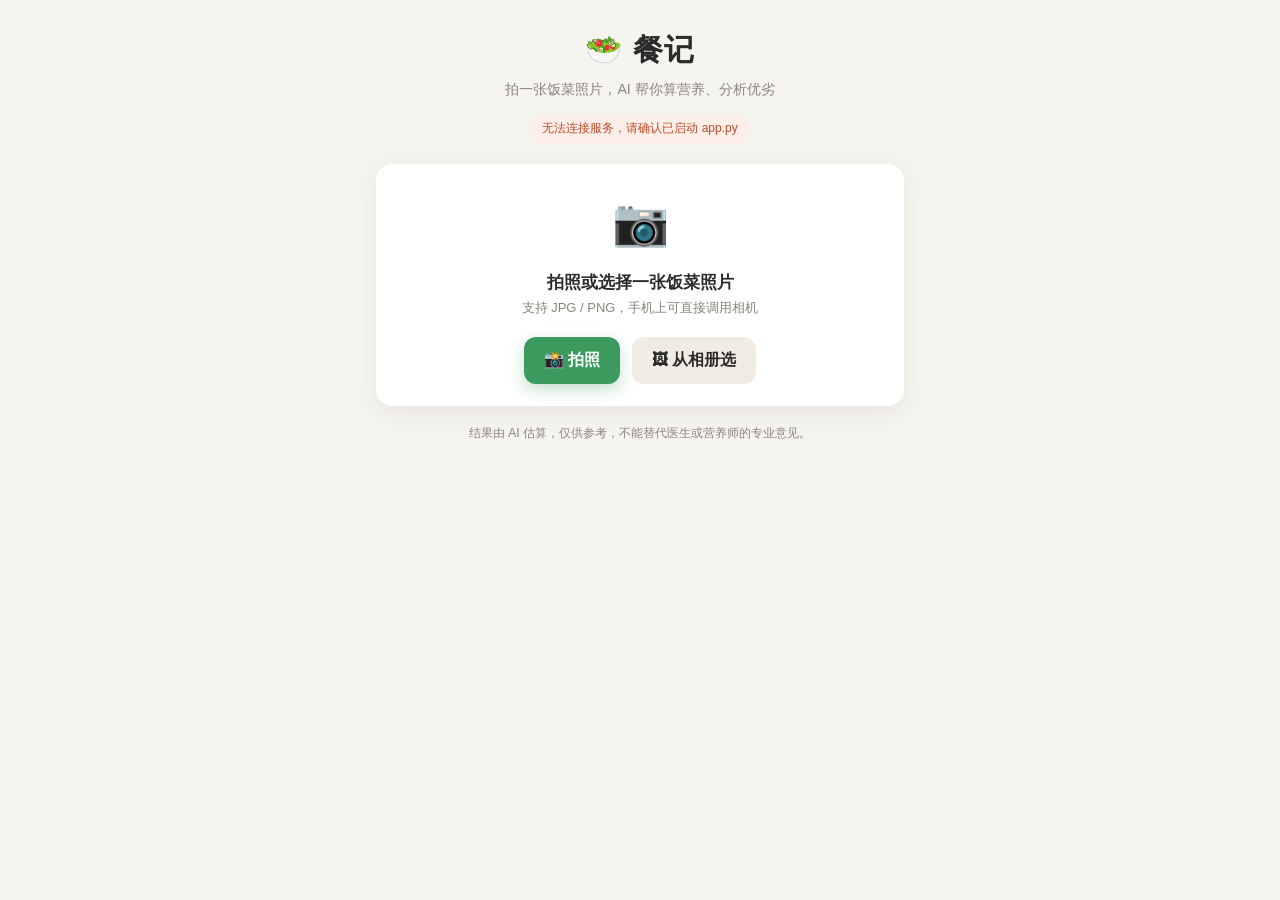
==== public/index.html @ 9e1d6d32 "Add files via upload" ====
<!DOCTYPE html>
<html lang="zh-CN">
<head>
  <meta charset="UTF-8">
  <meta name="viewport" content="width=device-width, initial-scale=1.0, viewport-fit=cover">
  <title>餐记 · 拍饭算营养</title>
  <link rel="stylesheet" href="style.css">
</head>
<body>
  <div class="wrap">
    <header>
      <h1>🥗 餐记</h1>
      <p class="sub">拍一张饭菜照片，AI 帮你算营养、分析优劣</p>
      <div class="model-badge" id="modelBadge">正在读取模型信息…</div>
    </header>

    <section class="upload-card" id="uploadCard">
      <div class="drop">
        <div class="drop-icon">📷</div>
        <p class="drop-title">拍照或选择一张饭菜照片</p>
        <p class="hint">支持 JPG / PNG，手机上可直接调用相机</p>
        <div class="btns">
          <button class="btn primary" id="btnCamera">📸 拍照</button>
          <button class="btn" id="btnGallery">🖼 从相册选</button>
        </div>
        <input type="file" id="cameraInput" accept="image/*" capture="environment" hidden>
        <input type="file" id="galleryInput" accept="image/*" hidden>
      </div>
    </section>

    <section class="preview hidden" id="previewCard">
      <img id="previewImg" alt="预览">
      <div class="preview-btns">
        <button class="btn primary" id="btnAnalyze">✨ 开始分析</button>
        <button class="btn ghost" id="btnReset">换一张</button>
      </div>
    </section>

    <div class="loading hidden" id="loading">
      <div class="spinner"></div>
      <p>AI 正在识别食物、估算营养…</p>
    </div>

    <div class="error hidden" id="errorBox"></div>

    <section class="result hidden" id="resultCard">
      <h2>📊 营养总览</h2>
      <div class="totals">
        <div class="total">
          <div class="num" id="tCal">0</div>
          <div class="unit">千卡</div>
        </div>
        <div class="total">
          <div class="num" id="tPro">0</div>
          <div class="unit">蛋白质 g</div>
        </div>
        <div class="total">
          <div class="num" id="tFat">0</div>
          <div class="unit">脂肪 g</div>
        </div>
        <div class="total">
          <div class="num" id="tCarb">0</div>
          <div class="unit">碳水 g</div>
        </div>
      </div>

      <h2>🍽 食物明细</h2>
      <div class="table" id="foodTable"></div>

      <h2>👍 优点</h2>
      <ul class="list good" id="goodList"></ul>

      <h2>⚠️ 不足与风险</h2>
      <ul class="list bad" id="badList"></ul>

      <h2>💡 建议</h2>
      <div class="advice" id="adviceText"></div>

      <button class="btn wide" id="btnAgain">再拍一张</button>
    </section>

    <footer>结果由 AI 估算，仅供参考，不能替代医生或营养师的专业意见。</footer>
  </div>
  <script src="app.js"></script>
</body>
</html>
---- public/style.css ----
* {
  box-sizing: border-box;
  -webkit-tap-highlight-color: transparent;
}

:root {
  --bg: #f6f4ef;
  --card: #ffffff;
  --ink: #2b2b2b;
  --muted: #8a857c;
  --primary: #3d9a5f;
  --primary-dark: #2f7d4c;
  --accent: #f0a13c;
  --good: #3d9a5f;
  --bad: #d9684a;
  --line: #ece7dd;
  --radius: 16px;
  --shadow: 0 6px 24px rgba(60, 50, 30, 0.08);
}

html, body {
  margin: 0;
  padding: 0;
}

body {
  font-family: -apple-system, BlinkMacSystemFont, "PingFang SC", "Microsoft YaHei",
    "Segoe UI", Roboto, sans-serif;
  background: var(--bg);
  color: var(--ink);
  line-height: 1.6;
  -webkit-font-smoothing: antialiased;
}

.wrap {
  max-width: 560px;
  margin: 0 auto;
  padding: 20px 16px 40px;
}

header {
  text-align: center;
  margin-bottom: 20px;
}

header h1 {
  font-size: 30px;
  margin: 6px 0 4px;
  letter-spacing: 1px;
}

.sub {
  margin: 0 0 14px;
  color: var(--muted);
  font-size: 14px;
}

.model-badge {
  display: inline-block;
  padding: 5px 12px;
  background: #eef4ee;
  color: var(--primary-dark);
  border-radius: 999px;
  font-size: 12px;
}

.model-badge.warn {
  background: #fdeee8;
  color: #c04b2b;
}

/* 上传卡片 */
.upload-card, .preview, .result, .error, .loading {
  background: var(--card);
  border-radius: var(--radius);
  box-shadow: var(--shadow);
  padding: 22px 18px;
  margin-bottom: 18px;
}

.drop {
  text-align: center;
}

.drop-icon {
  font-size: 46px;
}

.drop-title {
  font-size: 17px;
  font-weight: 600;
  margin: 10px 0 2px;
}

.hint {
  color: var(--muted);
  font-size: 13px;
  margin: 0 0 18px;
}

.btns {
  display: flex;
  gap: 12px;
  justify-content: center;
}

/* 按钮 */
.btn {
  border: none;
  border-radius: 12px;
  padding: 13px 20px;
  font-size: 16px;
  font-weight: 600;
  cursor: pointer;
  background: #f1ece2;
  color: var(--ink);
  transition: transform 0.06s ease, opacity 0.15s ease;
}

.btn:active {
  transform: scale(0.97);
}

.btn.primary {
  background: var(--primary);
  color: #fff;
  box-shadow: 0 6px 16px rgba(61, 154, 95, 0.3);
}

.btn.ghost {
  background: #f6f3ec;
  color: var(--muted);
}

.btn.wide {
  width: 100%;
  margin-top: 6px;
}

/* 预览 */
.preview img {
  width: 100%;
  max-height: 420px;
  object-fit: cover;
  border-radius: 12px;
  display: block;
}

.preview-btns {
  display: flex;
  gap: 12px;
  margin-top: 16px;
}

.preview-btns .btn {
  flex: 1;
}

/* 加载 */
.loading {
  text-align: center;
  color: var(--muted);
}

.spinner {
  width: 38px;
  height: 38px;
  margin: 6px auto 12px;
  border: 4px solid #e4dfd3;
  border-top-color: var(--primary);
  border-radius: 50%;
  animation: spin 0.9s linear infinite;
}

@keyframes spin {
  to { transform: rotate(360deg); }
}

/* 错误 */
.error {
  background: #fdeee8;
  color: #c04b2b;
  border: 1px solid #f6cfbf;
  font-size: 14px;
  white-space: pre-wrap;
  word-break: break-word;
}

/* 结果 */
.result h2 {
  font-size: 16px;
  margin: 6px 0 12px;
}

.totals {
  display: grid;
  grid-template-columns: repeat(4, 1fr);
  gap: 8px;
}

.total {
  background: #f7faf7;
  border: 1px solid var(--line);
  border-radius: 12px;
  padding: 12px 4px;
  text-align: center;
}

.total .num {
  font-size: 22px;
  font-weight: 700;
  color: var(--primary-dark);
}

.total .unit {
  font-size: 11px;
  color: var(--muted);
  margin-top: 2px;
}

/* 食物表格 */
.table {
  border-radius: 12px;
  overflow: hidden;
  border: 1px solid var(--line);
  font-size: 13px;
}

.table .thead, .table .trow {
  display: grid;
  grid-template-columns: 1.6fr 0.9fr 0.8fr 0.8fr 0.8fr 0.8fr;
  gap: 4px;
  padding: 10px 8px;
  text-align: center;
}

.table .thead {
  background: #f3f0e8;
  font-weight: 700;
  color: var(--muted);
  font-size: 12px;
}

.table .trow {
  border-top: 1px solid var(--line);
}

.table .trow .fname {
  text-align: left;
  font-weight: 600;
  white-space: nowrap;
  overflow: hidden;
  text-overflow: ellipsis;
}

.table .muted {
  padding: 14px;
  text-align: center;
  color: var(--muted);
  margin: 0;
}

/* 列表 */
.list {
  margin: 0;
  padding: 0 0 0 20px;
}

.list li {
  margin-bottom: 8px;
  font-size: 14px;
}

.list.good li::marker {
  color: var(--good);
}

.list.bad li::marker {
  color: var(--bad);
}

.advice {
  background: #f6faf7;
  border-left: 4px solid var(--good);
  border-radius: 8px;
  padding: 12px 14px;
  font-size: 14px;
  white-space: pre-wrap;
  word-break: break-word;
}

footer {
  text-align: center;
  color: var(--muted);
  font-size: 12px;
  margin-top: 8px;
}

.hidden {
  display: none !important;
}

@media (max-width: 380px) {
  .totals { grid-template-columns: repeat(2, 1fr); }
  .table .thead, .table .trow { grid-template-columns: 1.5fr 0.8fr 0.7fr 0.7fr; }
}
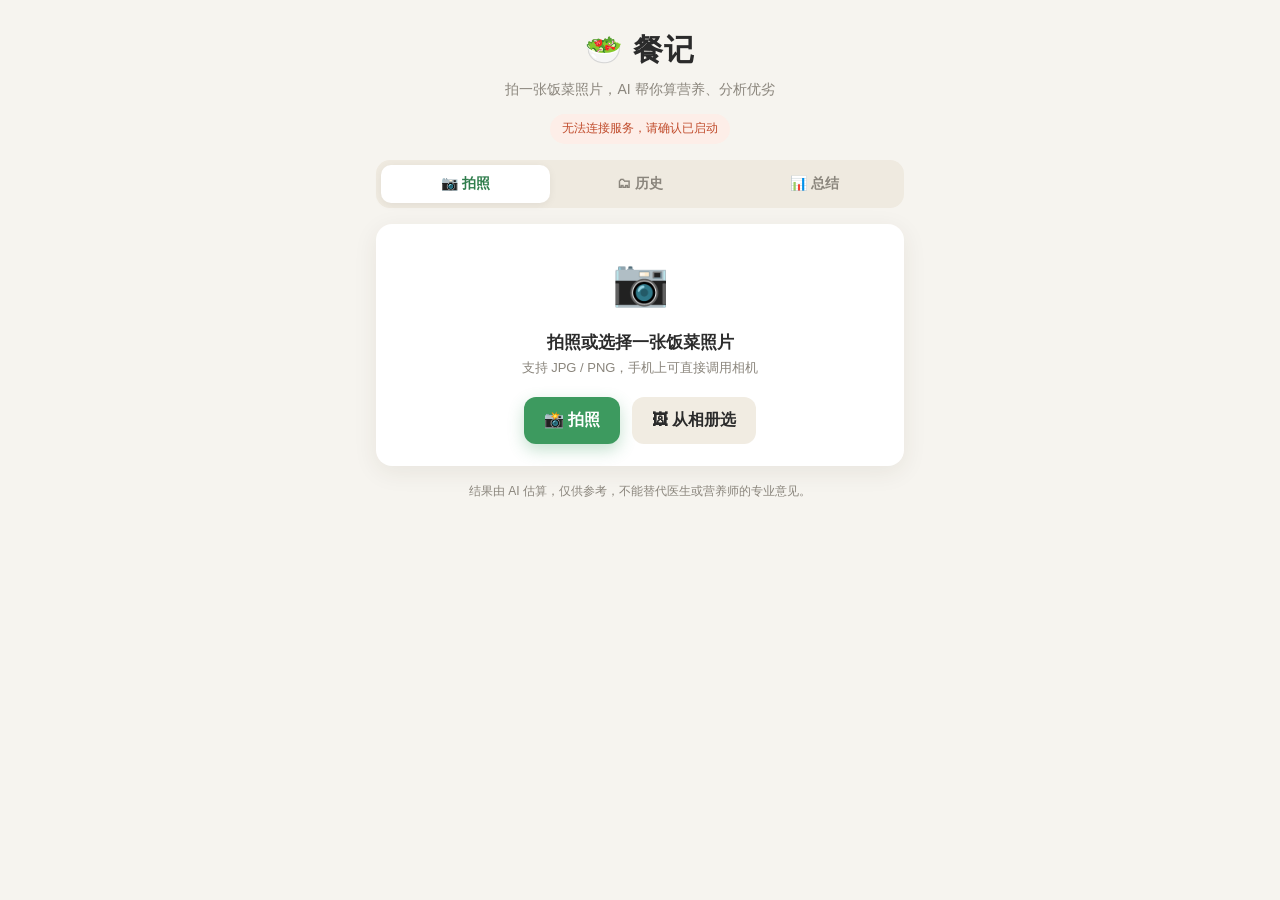
==== commit 596f76b5: "Add files via upload" ====
--- a/public/index.html
+++ b/public/index.html
@@ -14,73 +14,89 @@
       <div class="model-badge" id="modelBadge">正在读取模型信息…</div>
     </header>
 
-    <section class="upload-card" id="uploadCard">
-      <div class="drop">
-        <div class="drop-icon">📷</div>
-        <p class="drop-title">拍照或选择一张饭菜照片</p>
-        <p class="hint">支持 JPG / PNG，手机上可直接调用相机</p>
-        <div class="btns">
-          <button class="btn primary" id="btnCamera">📸 拍照</button>
-          <button class="btn" id="btnGallery">🖼 从相册选</button>
+    <nav class="tabs">
+      <button class="tab active" data-tab="home">📷 拍照</button>
+      <button class="tab" data-tab="history">🗂 历史</button>
+      <button class="tab" data-tab="summary">📊 总结</button>
+    </nav>
+
+    <main>
+      <!-- ========== 拍照 ========== -->
+      <section id="tab-home" class="tab-panel active">
+        <section class="upload-card" id="uploadCard">
+          <div class="drop">
+            <div class="drop-icon">📷</div>
+            <p class="drop-title">拍照或选择一张饭菜照片</p>
+            <p class="hint">支持 JPG / PNG，手机上可直接调用相机</p>
+            <div class="btns">
+              <button class="btn primary" id="btnCamera">📸 拍照</button>
+              <button class="btn" id="btnGallery">🖼 从相册选</button>
+            </div>
+            <input type="file" id="cameraInput" accept="image/*" capture="environment" hidden>
+            <input type="file" id="galleryInput" accept="image/*" hidden>
+          </div>
+        </section>
+
+        <section class="preview hidden" id="previewCard">
+          <img id="previewImg" alt="预览">
+          <div class="preview-btns">
+            <button class="btn primary" id="btnAnalyze">✨ 开始分析</button>
+            <button class="btn ghost" id="btnReset">换一张</button>
+          </div>
+        </section>
+
+        <div class="loading hidden" id="loading">
+          <div class="spinner"></div>
+          <p>AI 正在识别食物、估算营养…</p>
         </div>
-        <input type="file" id="cameraInput" accept="image/*" capture="environment" hidden>
-        <input type="file" id="galleryInput" accept="image/*" hidden>
-      </div>
-    </section>
 
-    <section class="preview hidden" id="previewCard">
-      <img id="previewImg" alt="预览">
-      <div class="preview-btns">
-        <button class="btn primary" id="btnAnalyze">✨ 开始分析</button>
-        <button class="btn ghost" id="btnReset">换一张</button>
-      </div>
-    </section>
+        <div class="error hidden" id="errorBox"></div>
 
-    <div class="loading hidden" id="loading">
-      <div class="spinner"></div>
-      <p>AI 正在识别食物、估算营养…</p>
-    </div>
+        <section class="result hidden" id="resultCard">
+          <h2>📊 营养总览</h2>
+          <div class="totals">
+            <div class="total"><div class="num" id="tCal">0</div><div class="unit">千卡</div></div>
+            <div class="total"><div class="num" id="tPro">0</div><div class="unit">蛋白质 g</div></div>
+            <div class="total"><div class="num" id="tFat">0</div><div class="unit">脂肪 g</div></div>
+            <div class="total"><div class="num" id="tCarb">0</div><div class="unit">碳水 g</div></div>
+          </div>
 
-    <div class="error hidden" id="errorBox"></div>
+          <h2>🍽 食物明细</h2>
+          <div class="table" id="foodTable"></div>
 
-    <section class="result hidden" id="resultCard">
-      <h2>📊 营养总览</h2>
-      <div class="totals">
-        <div class="total">
-          <div class="num" id="tCal">0</div>
-          <div class="unit">千卡</div>
+          <h2>👍 优点</h2>
+          <ul class="list good" id="goodList"></ul>
+
+          <h2>⚠️ 不足与风险</h2>
+          <ul class="list bad" id="badList"></ul>
+
+          <h2>💡 建议</h2>
+          <div class="advice" id="adviceText"></div>
+
+          <button class="btn wide" id="btnAgain">再拍一张</button>
+        </section>
+      </section>
+
+      <!-- ========== 历史 ========== -->
+      <section id="tab-history" class="tab-panel">
+        <div class="panel-head">
+          <h2>🗂 历史记录</h2>
+          <button class="btn small" id="btnClearHistory">清空</button>
         </div>
-        <div class="total">
-          <div class="num" id="tPro">0</div>
-          <div class="unit">蛋白质 g</div>
-        </div>
-        <div class="total">
-          <div class="num" id="tFat">0</div>
-          <div class="unit">脂肪 g</div>
-        </div>
-        <div class="total">
-          <div class="num" id="tCarb">0</div>
-          <div class="unit">碳水 g</div>
-        </div>
-      </div>
+        <div id="historyList"></div>
+      </section>
 
-      <h2>🍽 食物明细</h2>
-      <div class="table" id="foodTable"></div>
-
-      <h2>👍 优点</h2>
-      <ul class="list good" id="goodList"></ul>
-
-      <h2>⚠️ 不足与风险</h2>
-      <ul class="list bad" id="badList"></ul>
-
-      <h2>💡 建议</h2>
-      <div class="advice" id="adviceText"></div>
-
-      <button class="btn wide" id="btnAgain">再拍一张</button>
-    </section>
+      <!-- ========== 总结 ========== -->
+      <section id="tab-summary" class="tab-panel">
+        <div class="panel-head"><h2>📊 营养总结</h2></div>
+        <div id="summaryBox"></div>
+      </section>
+    </main>
 
     <footer>结果由 AI 估算，仅供参考，不能替代医生或营养师的专业意见。</footer>
   </div>
+
+  <div id="toast" class="toast"></div>
   <script src="app.js"></script>
 </body>
 </html>
--- a/public/style.css
+++ b/public/style.css
@@ -18,10 +18,7 @@
   --shadow: 0 6px 24px rgba(60, 50, 30, 0.08);
 }
 
-html, body {
-  margin: 0;
-  padding: 0;
-}
+html, body { margin: 0; padding: 0; }
 
 body {
   font-family: -apple-system, BlinkMacSystemFont, "PingFang SC", "Microsoft YaHei",
@@ -32,28 +29,11 @@
   -webkit-font-smoothing: antialiased;
 }
 
-.wrap {
-  max-width: 560px;
-  margin: 0 auto;
-  padding: 20px 16px 40px;
-}
-
-header {
-  text-align: center;
-  margin-bottom: 20px;
-}
-
-header h1 {
-  font-size: 30px;
-  margin: 6px 0 4px;
-  letter-spacing: 1px;
-}
-
-.sub {
-  margin: 0 0 14px;
-  color: var(--muted);
-  font-size: 14px;
-}
+.wrap { max-width: 560px; margin: 0 auto; padding: 20px 16px 40px; }
+
+header { text-align: center; margin-bottom: 16px; }
+header h1 { font-size: 30px; margin: 6px 0 4px; letter-spacing: 1px; }
+.sub { margin: 0 0 14px; color: var(--muted); font-size: 14px; }
 
 .model-badge {
   display: inline-block;
@@ -63,48 +43,57 @@
   border-radius: 999px;
   font-size: 12px;
 }
-
-.model-badge.warn {
-  background: #fdeee8;
-  color: #c04b2b;
-}
-
-/* 上传卡片 */
+.model-badge.warn { background: #fdeee8; color: #c04b2b; }
+
+/* ---------- 标签页 ---------- */
+.tabs {
+  display: flex;
+  gap: 6px;
+  background: #efeae0;
+  padding: 5px;
+  border-radius: 14px;
+  margin-bottom: 16px;
+}
+.tab {
+  flex: 1;
+  border: none;
+  background: transparent;
+  padding: 10px 6px;
+  border-radius: 10px;
+  font-size: 14px;
+  font-weight: 600;
+  color: var(--muted);
+  cursor: pointer;
+  transition: background 0.15s ease, color 0.15s ease;
+}
+.tab.active { background: #fff; color: var(--primary-dark); box-shadow: 0 2px 8px rgba(0,0,0,0.06); }
+
+.tab-panel { display: none; }
+.tab-panel.active { display: block; }
+
+.panel-head {
+  display: flex;
+  align-items: center;
+  justify-content: space-between;
+  margin-bottom: 12px;
+}
+.panel-head h2 { font-size: 17px; margin: 0; }
+
+/* ---------- 上传 / 预览 / 加载 / 错误 / 结果 ---------- */
 .upload-card, .preview, .result, .error, .loading {
   background: var(--card);
   border-radius: var(--radius);
   box-shadow: var(--shadow);
   padding: 22px 18px;
-  margin-bottom: 18px;
-}
-
-.drop {
-  text-align: center;
-}
-
-.drop-icon {
-  font-size: 46px;
-}
-
-.drop-title {
-  font-size: 17px;
-  font-weight: 600;
-  margin: 10px 0 2px;
-}
-
-.hint {
-  color: var(--muted);
-  font-size: 13px;
-  margin: 0 0 18px;
-}
-
-.btns {
-  display: flex;
-  gap: 12px;
-  justify-content: center;
-}
-
-/* 按钮 */
+  margin-bottom: 16px;
+}
+
+.drop { text-align: center; }
+.drop-icon { font-size: 46px; }
+.drop-title { font-size: 17px; font-weight: 600; margin: 10px 0 2px; }
+.hint { color: var(--muted); font-size: 13px; margin: 0 0 18px; }
+.btns { display: flex; gap: 12px; justify-content: center; }
+
 .btn {
   border: none;
   border-radius: 12px;
@@ -116,189 +105,135 @@
   color: var(--ink);
   transition: transform 0.06s ease, opacity 0.15s ease;
 }
-
-.btn:active {
-  transform: scale(0.97);
-}
-
-.btn.primary {
-  background: var(--primary);
-  color: #fff;
-  box-shadow: 0 6px 16px rgba(61, 154, 95, 0.3);
-}
-
-.btn.ghost {
-  background: #f6f3ec;
-  color: var(--muted);
-}
-
-.btn.wide {
-  width: 100%;
-  margin-top: 6px;
-}
-
-/* 预览 */
-.preview img {
-  width: 100%;
-  max-height: 420px;
-  object-fit: cover;
-  border-radius: 12px;
-  display: block;
-}
-
-.preview-btns {
-  display: flex;
-  gap: 12px;
-  margin-top: 16px;
-}
-
-.preview-btns .btn {
-  flex: 1;
-}
-
-/* 加载 */
-.loading {
-  text-align: center;
-  color: var(--muted);
-}
-
+.btn:active { transform: scale(0.97); }
+.btn.primary { background: var(--primary); color: #fff; box-shadow: 0 6px 16px rgba(61, 154, 95, 0.3); }
+.btn.ghost { background: #f6f3ec; color: var(--muted); }
+.btn.wide { width: 100%; margin-top: 6px; }
+.btn.small { padding: 8px 14px; font-size: 13px; background: #f1ece2; color: var(--muted); }
+
+.preview img { width: 100%; max-height: 420px; object-fit: cover; border-radius: 12px; display: block; }
+.preview-btns { display: flex; gap: 12px; margin-top: 16px; }
+.preview-btns .btn { flex: 1; }
+
+.loading { text-align: center; color: var(--muted); }
 .spinner {
-  width: 38px;
-  height: 38px;
-  margin: 6px auto 12px;
-  border: 4px solid #e4dfd3;
-  border-top-color: var(--primary);
-  border-radius: 50%;
-  animation: spin 0.9s linear infinite;
-}
-
-@keyframes spin {
-  to { transform: rotate(360deg); }
-}
-
-/* 错误 */
+  width: 38px; height: 38px; margin: 6px auto 12px;
+  border: 4px solid #e4dfd3; border-top-color: var(--primary);
+  border-radius: 50%; animation: spin 0.9s linear infinite;
+}
+@keyframes spin { to { transform: rotate(360deg); } }
+
 .error {
-  background: #fdeee8;
-  color: #c04b2b;
-  border: 1px solid #f6cfbf;
-  font-size: 14px;
-  white-space: pre-wrap;
-  word-break: break-word;
-}
-
-/* 结果 */
-.result h2 {
-  font-size: 16px;
-  margin: 6px 0 12px;
-}
-
-.totals {
-  display: grid;
-  grid-template-columns: repeat(4, 1fr);
-  gap: 8px;
-}
-
+  background: #fdeee8; color: #c04b2b; border: 1px solid #f6cfbf;
+  font-size: 14px; white-space: pre-wrap; word-break: break-word;
+}
+
+.result h2 { font-size: 16px; margin: 6px 0 12px; }
+.totals { display: grid; grid-template-columns: repeat(4, 1fr); gap: 8px; }
 .total {
-  background: #f7faf7;
-  border: 1px solid var(--line);
-  border-radius: 12px;
-  padding: 12px 4px;
-  text-align: center;
-}
-
-.total .num {
-  font-size: 22px;
-  font-weight: 700;
-  color: var(--primary-dark);
-}
-
-.total .unit {
-  font-size: 11px;
-  color: var(--muted);
-  margin-top: 2px;
-}
-
-/* 食物表格 */
-.table {
-  border-radius: 12px;
-  overflow: hidden;
-  border: 1px solid var(--line);
-  font-size: 13px;
-}
-
+  background: #f7faf7; border: 1px solid var(--line);
+  border-radius: 12px; padding: 12px 4px; text-align: center;
+}
+.total .num { font-size: 22px; font-weight: 700; color: var(--primary-dark); }
+.total .unit { font-size: 11px; color: var(--muted); margin-top: 2px; }
+
+.table { border-radius: 12px; overflow: hidden; border: 1px solid var(--line); font-size: 13px; }
 .table .thead, .table .trow {
   display: grid;
   grid-template-columns: 1.6fr 0.9fr 0.8fr 0.8fr 0.8fr 0.8fr;
-  gap: 4px;
-  padding: 10px 8px;
-  text-align: center;
-}
-
-.table .thead {
-  background: #f3f0e8;
-  font-weight: 700;
-  color: var(--muted);
-  font-size: 12px;
-}
-
-.table .trow {
-  border-top: 1px solid var(--line);
-}
-
-.table .trow .fname {
-  text-align: left;
-  font-weight: 600;
-  white-space: nowrap;
+  gap: 4px; padding: 10px 8px; text-align: center;
+}
+.table .thead { background: #f3f0e8; font-weight: 700; color: var(--muted); font-size: 12px; }
+.table .trow { border-top: 1px solid var(--line); }
+.table .trow .fname { text-align: left; font-weight: 600; white-space: nowrap; overflow: hidden; text-overflow: ellipsis; }
+.table .muted { padding: 14px; text-align: center; color: var(--muted); margin: 0; }
+
+.list { margin: 0; padding: 0 0 0 20px; }
+.list li { margin-bottom: 8px; font-size: 14px; }
+.list.good li::marker { color: var(--good); }
+.list.bad li::marker { color: var(--bad); }
+
+.advice {
+  background: #f6faf7; border-left: 4px solid var(--good);
+  border-radius: 8px; padding: 12px 14px; font-size: 14px;
+  white-space: pre-wrap; word-break: break-word;
+}
+
+footer { text-align: center; color: var(--muted); font-size: 12px; margin-top: 8px; }
+.hidden { display: none !important; }
+
+/* ---------- 历史记录 ---------- */
+.hgroup { margin-bottom: 18px; }
+.hdate { font-size: 13px; color: var(--muted); font-weight: 600; margin: 0 0 8px 4px; }
+
+.hitem {
+  background: var(--card);
+  border-radius: 14px;
+  box-shadow: var(--shadow);
+  margin-bottom: 10px;
   overflow: hidden;
-  text-overflow: ellipsis;
-}
-
-.table .muted {
-  padding: 14px;
-  text-align: center;
-  color: var(--muted);
-  margin: 0;
-}
-
-/* 列表 */
-.list {
-  margin: 0;
-  padding: 0 0 0 20px;
-}
-
-.list li {
-  margin-bottom: 8px;
+}
+.hrow { display: flex; align-items: center; gap: 12px; padding: 12px 14px; cursor: pointer; }
+.hthumb { width: 52px; height: 52px; border-radius: 10px; object-fit: cover; flex-shrink: 0; background: #f0ece2; }
+.hthumb.ph { display: flex; align-items: center; justify-content: center; font-size: 24px; }
+.hmain { flex: 1; min-width: 0; }
+.htop { display: flex; justify-content: space-between; gap: 8px; }
+.htime { font-size: 13px; color: var(--muted); }
+.hcal { font-size: 14px; font-weight: 700; color: var(--primary-dark); white-space: nowrap; }
+.hfoods { font-size: 14px; white-space: nowrap; overflow: hidden; text-overflow: ellipsis; margin-top: 2px; }
+.hchev { color: var(--muted); font-size: 18px; transition: transform 0.15s ease; }
+.hitem.open .hchev { transform: rotate(90deg); }
+
+.hdetail { display: none; padding: 0 14px 14px; border-top: 1px solid var(--line); }
+.hitem.open .hdetail { display: block; }
+.hnums { font-size: 13px; color: var(--muted); margin: 10px 0 8px; }
+.hgood, .hbad, .hadvice { font-size: 13px; margin-bottom: 6px; line-height: 1.5; }
+.hgood { color: var(--good); }
+.hbad { color: var(--bad); }
+.hadvice { color: var(--primary-dark); }
+
+/* ---------- 总结 ---------- */
+.sum-card {
+  background: var(--card);
+  border-radius: var(--radius);
+  box-shadow: var(--shadow);
+  padding: 18px;
+  margin-bottom: 16px;
+}
+.sum-card h3 { font-size: 16px; margin: 0 0 12px; }
+.sum-card .totals { margin-bottom: 8px; }
+.muted { color: var(--muted); font-size: 13px; }
+
+.bars { display: flex; align-items: flex-end; justify-content: space-between; gap: 6px; height: 140px; margin: 8px 0; }
+.bar-col { flex: 1; display: flex; flex-direction: column; align-items: center; justify-content: flex-end; height: 100%; }
+.bar-wrap { flex: 1; width: 100%; display: flex; align-items: flex-end; }
+.bar {
+  width: 100%;
+  min-height: 3px;
+  border-radius: 6px 6px 0 0;
+  background: linear-gradient(180deg, #6fc08a, var(--primary));
+  transition: height 0.3s ease;
+}
+.bar-val { font-size: 10px; color: var(--muted); margin-top: 3px; height: 12px; }
+.bar-lab { font-size: 10px; color: var(--muted); }
+
+/* ---------- Toast ---------- */
+.toast {
+  position: fixed;
+  left: 50%;
+  bottom: 28px;
+  transform: translateX(-50%) translateY(20px);
+  background: rgba(40, 40, 40, 0.92);
+  color: #fff;
+  padding: 10px 18px;
+  border-radius: 999px;
   font-size: 14px;
-}
-
-.list.good li::marker {
-  color: var(--good);
-}
-
-.list.bad li::marker {
-  color: var(--bad);
-}
-
-.advice {
-  background: #f6faf7;
-  border-left: 4px solid var(--good);
-  border-radius: 8px;
-  padding: 12px 14px;
-  font-size: 14px;
-  white-space: pre-wrap;
-  word-break: break-word;
-}
-
-footer {
-  text-align: center;
-  color: var(--muted);
-  font-size: 12px;
-  margin-top: 8px;
-}
-
-.hidden {
-  display: none !important;
-}
+  opacity: 0;
+  pointer-events: none;
+  transition: opacity 0.25s ease, transform 0.25s ease;
+  z-index: 99;
+}
+.toast.show { opacity: 1; transform: translateX(-50%) translateY(0); }
 
 @media (max-width: 380px) {
   .totals { grid-template-columns: repeat(2, 1fr); }
